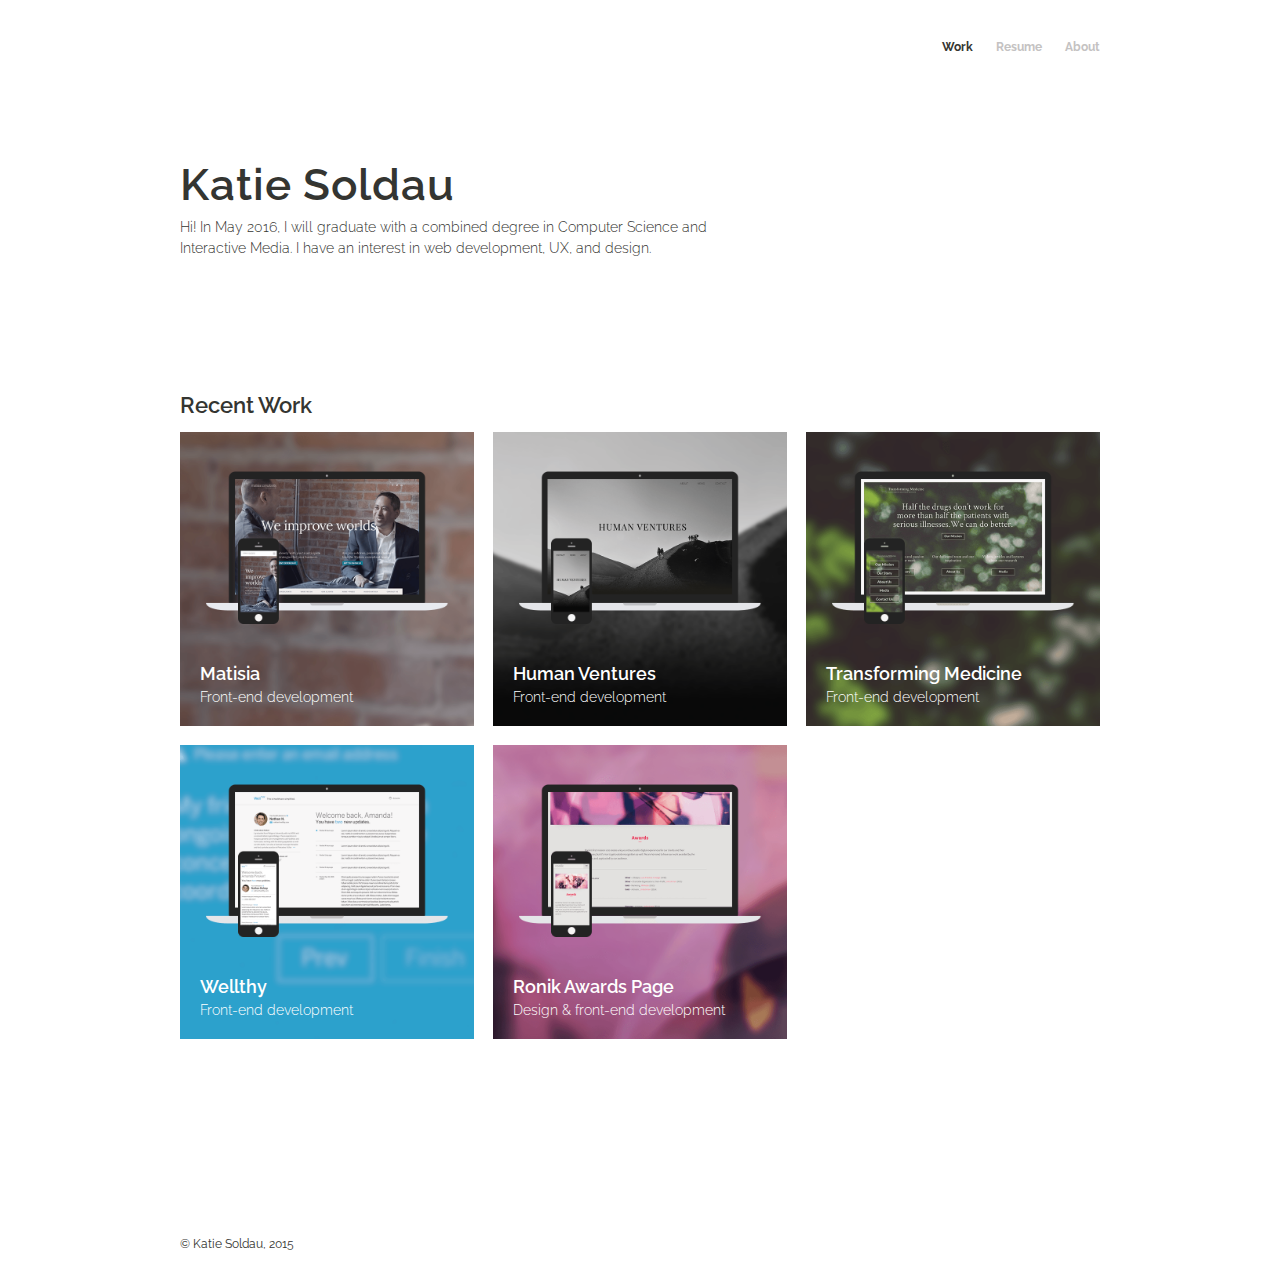
==== index.html @ ed0b5127 "site files from building Portfolio" ====
<!doctype html>
<html>
  <head>
    <meta charset="utf-8">

    <!-- Always force latest IE rendering engine or request Chrome Frame -->
    <meta content="IE=edge,chrome=1" http-equiv="X-UA-Compatible">

    <title>Katie Soldau</title>
    <meta name="description" content="Katie Soldau's portfolio site.">
    <meta name="keywords" content="katie, soldau, web, development, front-end, design, interactive media">

    <meta name="viewport" content="width=device-width, initial-scale=1, maximum-scale=1, user-scalable=no">


    <link rel="stylesheet" href="https://maxcdn.bootstrapcdn.com/font-awesome/4.5.0/css/font-awesome.min.css">
    <link href='https://fonts.googleapis.com/css?family=Lato:400,100,300,700,900,100italic,300italic,400italic,700italic,900italic' rel='stylesheet' type='text/css'>

    <link href='https://fonts.googleapis.com/css?family=Oswald:700' rel='stylesheet' type='text/css'>
    <link href='https://fonts.googleapis.com/css?family=Raleway:400,800,700,900,600,500,300,200,100' rel='stylesheet' type='text/css'>
    <link href="/stylesheets/normalize.css" rel="stylesheet" /><link href="/stylesheets/all.css" rel="stylesheet" />

    <script src="/javascripts/all.js"></script>

    <!-- <link rel='shortcut icon' href='/favicon.ico?v=3' type='image/x-icon'/ > -->

    <link rel="apple-touch-icon" sizes="57x57" href="/apple-icon-57x57.png">
    <link rel="apple-touch-icon" sizes="60x60" href="/apple-icon-60x60.png">
    <link rel="apple-touch-icon" sizes="72x72" href="/apple-icon-72x72.png">
    <link rel="apple-touch-icon" sizes="76x76" href="/apple-icon-76x76.png">
    <link rel="apple-touch-icon" sizes="114x114" href="/apple-icon-114x114.png">
    <link rel="apple-touch-icon" sizes="120x120" href="/apple-icon-120x120.png">
    <link rel="apple-touch-icon" sizes="144x144" href="/apple-icon-144x144.png">
    <link rel="apple-touch-icon" sizes="152x152" href="/apple-icon-152x152.png">
    <link rel="apple-touch-icon" sizes="180x180" href="/apple-icon-180x180.png">
    <link rel="icon" type="image/png" sizes="192x192"  href="/android-icon-192x192.png">
    <link rel="icon" type="image/png" sizes="32x32" href="/favicon-32x32.png">
    <link rel="icon" type="image/png" sizes="96x96" href="/favicon-96x96.png">
    <link rel="icon" type="image/png" sizes="16x16" href="/favicon-16x16.png">
    <link rel="manifest" href="/manifest.json">
    <meta name="msapplication-TileColor" content="#ffffff">
    <meta name="msapplication-TileImage" content="/ms-icon-144x144.png">
    <meta name="theme-color" content="#ffffff">

  </head>

  <body class="index">
    <div class="page">
      <nav class="nav">
        <ul class="nav__list">
          <li class="nav__item">
            <a class="nav__link active" href="/">Work</a>
          </li>
          <li class="nav__item">
            <a target="_blank" class="nav__link" href="/ksoldau_resume.pdf">Resume</a>
          </li>
          <li class="nav__item">
          <a class="nav__link" href="/about.html">About</a>
          </li>
        </ul>
      </nav>

      <div class="hero">
  <h1 class="hero__name">Katie Soldau</h1>
  <p class="hero__desc">Hi! In May 2016, I will graduate with a combined degree in Computer Science and Interactive Media. I have an interest in web development, UX, and design.</p>
</div>
<div class="projects">
<h2 class="projects__header">Recent Work</h2>
<ul class="projects__list">

  <li class="projects__item">
    <a class="project" href="/work/matisia.html">
    <div class="project__img-wrapper">
      <img class="project__img"  src="/images/tiles/matisia-tile.png">
      <div class="project__overlay"></div>
    </div>
    <div class="project__info">
      <h3 class="project__name">Matisia</h3>
      <p class="project__blurb">Front-end development</p>
    </div>
  </a>
</li>



  <li class="projects__item">
    <a class="project" href="/work/human-ventures.html">
    <div class="project__img-wrapper">
      <img class="project__img"  src="/images/tiles/hv-tile.png">
      <div class="project__overlay"></div>
    </div>
    <div class="project__info">
      <h3 class="project__name">Human Ventures</h3>
      <p class="project__blurb">Front-end development</p>
    </div>
  </a>
</li>



  <li class="projects__item">
    <a class="project" href="/work/transforming-medicine.html">
    <div class="project__img-wrapper">
      <img class="project__img"  src="/images/tiles/tm-tile.png">
      <div class="project__overlay"></div>
    </div>
    <div class="project__info">
      <h3 class="project__name">Transforming Medicine</h3>
      <p class="project__blurb">Front-end development</p>
    </div>
  </a>
</li>



  <li class="projects__item">
    <a class="project" href="/work/wellthy.html">
    <div class="project__img-wrapper">
      <img class="project__img"  src="/images/tiles/wellthy-tile.png">
      <div class="project__overlay"></div>
    </div>
    <div class="project__info">
      <h3 class="project__name">Wellthy</h3>
      <p class="project__blurb">Front-end development</p>
    </div>
  </a>
</li>



  <li class="projects__item">
    <a class="project" href="/work/ronik-awards.html">
    <div class="project__img-wrapper">
      <img class="project__img"  src="/images/tiles/ra-tile.png">
      <div class="project__overlay"></div>
    </div>
    <div class="project__info">
      <h3 class="project__name">Ronik Awards Page</h3>
      <p class="project__blurb">Design & front-end development</p>
    </div>
  </a>
</li>



  </ul>
  <div class="clear"></div>
</div>


      <div class="clear"></div>
      <footer class="footer">&#169 Katie Soldau, 2015</footer>

    </div>

  <script>
    (function(i,s,o,g,r,a,m){i['GoogleAnalyticsObject']=r;i[r]=i[r]||function(){
    (i[r].q=i[r].q||[]).push(arguments)},i[r].l=1*new Date();a=s.createElement(o),
    m=s.getElementsByTagName(o)[0];a.async=1;a.src=g;m.parentNode.insertBefore(a,m)
    })(window,document,'script','//www.google-analytics.com/analytics.js','ga');

    ga('create', 'UA-40045422-1', 'auto');
    ga('send', 'pageview');

  </script>

  </body>
</html>
---- stylesheets/all.css ----
/*! normalize.css v2.0.1 | MIT License | git.io/normalize */
/* ==========================================================================
   HTML5 display definitions
   ========================================================================== */
/*
 * Corrects `block` display not defined in IE 8/9.
 */
/* line 12, /Users/katiesoldau/Code/Portfolio/source/stylesheets/global/_normalize.css */
article,
aside,
details,
figcaption,
figure,
footer,
header,
hgroup,
nav,
section,
summary {
  display: block; }

/*
 * Corrects `inline-block` display not defined in IE 8/9.
 */
/* line 30, /Users/katiesoldau/Code/Portfolio/source/stylesheets/global/_normalize.css */
audio,
canvas,
video {
  display: inline-block; }

/*
 * Prevents modern browsers from displaying `audio` without controls.
 * Remove excess height in iOS 5 devices.
 */
/* line 41, /Users/katiesoldau/Code/Portfolio/source/stylesheets/global/_normalize.css */
audio:not([controls]) {
  display: none;
  height: 0; }

/*
 * Addresses styling for `hidden` attribute not present in IE 8/9.
 */
/* line 50, /Users/katiesoldau/Code/Portfolio/source/stylesheets/global/_normalize.css */
[hidden] {
  display: none; }

/* ==========================================================================
   Base
   ========================================================================== */
/*
 * 1. Sets default font family to sans-serif.
 * 2. Prevents iOS text size adjust after orientation change, without disabling
 *    user zoom.
 */
/* line 64, /Users/katiesoldau/Code/Portfolio/source/stylesheets/global/_normalize.css */
html {
  font-family: sans-serif;
  /* 1 */
  -webkit-text-size-adjust: 100%;
  /* 2 */
  -ms-text-size-adjust: 100%;
  /* 2 */ }

/*
 * Removes default margin.
 */
/* line 74, /Users/katiesoldau/Code/Portfolio/source/stylesheets/global/_normalize.css */
body {
  margin: 0; }

/* ==========================================================================
   Links
   ========================================================================== */
/*
 * Addresses `outline` inconsistency between Chrome and other browsers.
 */
/* line 86, /Users/katiesoldau/Code/Portfolio/source/stylesheets/global/_normalize.css */
a:focus {
  outline: thin dotted; }

/*
 * Improves readability when focused and also mouse hovered in all browsers.
 */
/* line 94, /Users/katiesoldau/Code/Portfolio/source/stylesheets/global/_normalize.css */
a:active,
a:hover {
  outline: 0; }

/* ==========================================================================
   Typography
   ========================================================================== */
/*
 * Addresses `h1` font sizes within `section` and `article` in Firefox 4+,
 * Safari 5, and Chrome.
 */
/* line 108, /Users/katiesoldau/Code/Portfolio/source/stylesheets/global/_normalize.css */
h1 {
  font-size: 2em; }

/*
 * Addresses styling not present in IE 8/9, Safari 5, and Chrome.
 */
/* line 116, /Users/katiesoldau/Code/Portfolio/source/stylesheets/global/_normalize.css */
abbr[title] {
  border-bottom: 1px dotted; }

/*
 * Addresses style set to `bolder` in Firefox 4+, Safari 5, and Chrome.
 */
/* line 124, /Users/katiesoldau/Code/Portfolio/source/stylesheets/global/_normalize.css */
b,
strong {
  font-weight: bold; }

/*
 * Addresses styling not present in Safari 5 and Chrome.
 */
/* line 133, /Users/katiesoldau/Code/Portfolio/source/stylesheets/global/_normalize.css */
dfn {
  font-style: italic; }

/*
 * Addresses styling not present in IE 8/9.
 */
/* line 141, /Users/katiesoldau/Code/Portfolio/source/stylesheets/global/_normalize.css */
mark {
  background: #ff0;
  color: #000; }

/*
 * Corrects font family set oddly in Safari 5 and Chrome.
 */
/* line 151, /Users/katiesoldau/Code/Portfolio/source/stylesheets/global/_normalize.css */
code,
kbd,
pre,
samp {
  font-family: monospace, serif;
  font-size: 1em; }

/*
 * Improves readability of pre-formatted text in all browsers.
 */
/* line 163, /Users/katiesoldau/Code/Portfolio/source/stylesheets/global/_normalize.css */
pre {
  white-space: pre;
  white-space: pre-wrap;
  word-wrap: break-word; }

/*
 * Sets consistent quote types.
 */
/* line 173, /Users/katiesoldau/Code/Portfolio/source/stylesheets/global/_normalize.css */
q {
  quotes: "\201C" "\201D" "\2018" "\2019"; }

/*
 * Addresses inconsistent and variable font size in all browsers.
 */
/* line 181, /Users/katiesoldau/Code/Portfolio/source/stylesheets/global/_normalize.css */
small {
  font-size: 80%; }

/*
 * Prevents `sub` and `sup` affecting `line-height` in all browsers.
 */
/* line 189, /Users/katiesoldau/Code/Portfolio/source/stylesheets/global/_normalize.css */
sub,
sup {
  font-size: 75%;
  line-height: 0;
  position: relative;
  vertical-align: baseline; }

/* line 197, /Users/katiesoldau/Code/Portfolio/source/stylesheets/global/_normalize.css */
sup {
  top: -0.5em; }

/* line 201, /Users/katiesoldau/Code/Portfolio/source/stylesheets/global/_normalize.css */
sub {
  bottom: -0.25em; }

/* ==========================================================================
   Embedded content
   ========================================================================== */
/*
 * Removes border when inside `a` element in IE 8/9.
 */
/* line 213, /Users/katiesoldau/Code/Portfolio/source/stylesheets/global/_normalize.css */
img {
  border: 0; }

/*
 * Corrects overflow displayed oddly in IE 9.
 */
/* line 221, /Users/katiesoldau/Code/Portfolio/source/stylesheets/global/_normalize.css */
svg:not(:root) {
  overflow: hidden; }

/* ==========================================================================
   Figures
   ========================================================================== */
/*
 * Addresses margin not present in IE 8/9 and Safari 5.
 */
/* line 233, /Users/katiesoldau/Code/Portfolio/source/stylesheets/global/_normalize.css */
figure {
  margin: 0; }

/* ==========================================================================
   Forms
   ========================================================================== */
/*
 * Define consistent border, margin, and padding.
 */
/* line 245, /Users/katiesoldau/Code/Portfolio/source/stylesheets/global/_normalize.css */
fieldset {
  border: 1px solid #c0c0c0;
  margin: 0 2px;
  padding: 0.35em 0.625em 0.75em; }

/*
 * 1. Corrects color not being inherited in IE 8/9.
 * 2. Remove padding so people aren't caught out if they zero out fieldsets.
 */
/* line 256, /Users/katiesoldau/Code/Portfolio/source/stylesheets/global/_normalize.css */
legend {
  border: 0;
  /* 1 */
  padding: 0;
  /* 2 */ }

/*
 * 1. Corrects font family not being inherited in all browsers.
 * 2. Corrects font size not being inherited in all browsers.
 * 3. Addresses margins set differently in Firefox 4+, Safari 5, and Chrome
 */
/* line 267, /Users/katiesoldau/Code/Portfolio/source/stylesheets/global/_normalize.css */
button,
input,
select,
textarea {
  font-family: inherit;
  /* 1 */
  font-size: 100%;
  /* 2 */
  margin: 0;
  /* 3 */ }

/*
 * Addresses Firefox 4+ setting `line-height` on `input` using `!important` in
 * the UA stylesheet.
 */
/* line 281, /Users/katiesoldau/Code/Portfolio/source/stylesheets/global/_normalize.css */
button,
input {
  line-height: normal; }

/*
 * 1. Avoid the WebKit bug in Android 4.0.* where (2) destroys native `audio`
 *    and `video` controls.
 * 2. Corrects inability to style clickable `input` types in iOS.
 * 3. Improves usability and consistency of cursor style between image-type
 *    `input` and others.
 */
/* line 294, /Users/katiesoldau/Code/Portfolio/source/stylesheets/global/_normalize.css */
button,
html input[type="button"],
input[type="reset"],
input[type="submit"] {
  -webkit-appearance: button;
  /* 2 */
  cursor: pointer;
  /* 3 */ }

/*
 * Re-set default cursor for disabled elements.
 */
/* line 306, /Users/katiesoldau/Code/Portfolio/source/stylesheets/global/_normalize.css */
button[disabled],
input[disabled] {
  cursor: default; }

/*
 * 1. Addresses box sizing set to `content-box` in IE 8/9.
 * 2. Removes excess padding in IE 8/9.
 */
/* line 316, /Users/katiesoldau/Code/Portfolio/source/stylesheets/global/_normalize.css */
input[type="checkbox"],
input[type="radio"] {
  box-sizing: border-box;
  /* 1 */
  padding: 0;
  /* 2 */ }

/*
 * 1. Addresses `appearance` set to `searchfield` in Safari 5 and Chrome.
 * 2. Addresses `box-sizing` set to `border-box` in Safari 5 and Chrome
 *    (include `-moz` to future-proof).
 */
/* line 328, /Users/katiesoldau/Code/Portfolio/source/stylesheets/global/_normalize.css */
input[type="search"] {
  -webkit-appearance: textfield;
  /* 1 */
  -moz-box-sizing: content-box;
  -webkit-box-sizing: content-box;
  /* 2 */
  box-sizing: content-box; }

/*
 * Removes inner padding and search cancel button in Safari 5 and Chrome
 * on OS X.
 */
/* line 340, /Users/katiesoldau/Code/Portfolio/source/stylesheets/global/_normalize.css */
input[type="search"]::-webkit-search-cancel-button,
input[type="search"]::-webkit-search-decoration {
  -webkit-appearance: none; }

/*
 * Removes inner padding and border in Firefox 4+.
 */
/* line 349, /Users/katiesoldau/Code/Portfolio/source/stylesheets/global/_normalize.css */
button::-moz-focus-inner,
input::-moz-focus-inner {
  border: 0;
  padding: 0; }

/*
 * 1. Removes default vertical scrollbar in IE 8/9.
 * 2. Improves readability and alignment in all browsers.
 */
/* line 360, /Users/katiesoldau/Code/Portfolio/source/stylesheets/global/_normalize.css */
textarea {
  overflow: auto;
  /* 1 */
  vertical-align: top;
  /* 2 */ }

/* ==========================================================================
   Tables
   ========================================================================== */
/*
 * Remove most spacing between table cells.
 */
/* line 373, /Users/katiesoldau/Code/Portfolio/source/stylesheets/global/_normalize.css */
table {
  border-collapse: collapse;
  border-spacing: 0; }

/* http://meyerweb.com/eric/tools/css/reset/
   v2.0 | 20110126
   License: none (public domain)
*/
/* line 7, /Users/katiesoldau/Code/Portfolio/source/stylesheets/global/_reset.css */
html, body, div, span, applet, object, iframe,
h1, h2, h3, h4, h5, h6, p, blockquote, pre,
a, abbr, acronym, address, big, cite, code,
del, dfn, em, img, ins, kbd, q, s, samp,
small, strike, strong, sub, sup, tt, var,
b, u, i, center,
dl, dt, dd, ol, ul, li,
fieldset, form, label, legend,
table, caption, tbody, tfoot, thead, tr, th, td,
article, aside, canvas, details, embed,
figure, figcaption, footer, header, hgroup,
menu, nav, output, ruby, section, summary,
time, mark, audio, video {
  margin: 0;
  padding: 0;
  border: 0;
  font-size: 100%;
  font: inherit;
  vertical-align: baseline; }

/* HTML5 display-role reset for older browsers */
/* line 28, /Users/katiesoldau/Code/Portfolio/source/stylesheets/global/_reset.css */
article, aside, details, figcaption, figure,
footer, header, hgroup, menu, nav, section {
  display: block; }

/* line 32, /Users/katiesoldau/Code/Portfolio/source/stylesheets/global/_reset.css */
body {
  line-height: 1; }

/* line 35, /Users/katiesoldau/Code/Portfolio/source/stylesheets/global/_reset.css */
ol, ul {
  list-style: none; }

/* line 38, /Users/katiesoldau/Code/Portfolio/source/stylesheets/global/_reset.css */
blockquote, q {
  quotes: none; }

/* line 41, /Users/katiesoldau/Code/Portfolio/source/stylesheets/global/_reset.css */
blockquote:before, blockquote:after,
q:before, q:after {
  content: '';
  content: none; }

/* line 46, /Users/katiesoldau/Code/Portfolio/source/stylesheets/global/_reset.css */
table {
  border-collapse: collapse;
  border-spacing: 0; }

/* line 1, /Users/katiesoldau/Code/Portfolio/source/stylesheets/global/_global.scss */
* {
  margin: 0;
  box-sizing: border-box; }

/* line 5, /Users/katiesoldau/Code/Portfolio/source/stylesheets/global/_global.scss */
html, body {
  height: 100%;
  font-weight: 400; }

/* set up classes for jeet grid */
/* line 11, /Users/katiesoldau/Code/Portfolio/source/stylesheets/global/_global.scss */
.col-1 {
  float: left;
  clear: none;
  width: 6.5%;
  margin-left: 0;
  margin-right: 2%; }
  /* line 51, /Users/katiesoldau/Code/Portfolio/source/stylesheets/jeet/_grid.scss */
  .col-1:last-child {
    margin-right: 0; }

/* line 14, /Users/katiesoldau/Code/Portfolio/source/stylesheets/global/_global.scss */
.col-2 {
  float: left;
  clear: none;
  width: 15.0%;
  margin-left: 0;
  margin-right: 2%; }
  /* line 51, /Users/katiesoldau/Code/Portfolio/source/stylesheets/jeet/_grid.scss */
  .col-2:last-child {
    margin-right: 0; }

/* line 17, /Users/katiesoldau/Code/Portfolio/source/stylesheets/global/_global.scss */
.col-3 {
  float: left;
  clear: none;
  width: 23.5%;
  margin-left: 0;
  margin-right: 2%; }
  /* line 51, /Users/katiesoldau/Code/Portfolio/source/stylesheets/jeet/_grid.scss */
  .col-3:last-child {
    margin-right: 0; }

/* line 20, /Users/katiesoldau/Code/Portfolio/source/stylesheets/global/_global.scss */
.col-4 {
  float: left;
  clear: none;
  width: 32.0%;
  margin-left: 0;
  margin-right: 2%; }
  /* line 51, /Users/katiesoldau/Code/Portfolio/source/stylesheets/jeet/_grid.scss */
  .col-4:last-child {
    margin-right: 0; }

/* line 23, /Users/katiesoldau/Code/Portfolio/source/stylesheets/global/_global.scss */
.col-5 {
  float: left;
  clear: none;
  width: 40.5%;
  margin-left: 0;
  margin-right: 2%; }
  /* line 51, /Users/katiesoldau/Code/Portfolio/source/stylesheets/jeet/_grid.scss */
  .col-5:last-child {
    margin-right: 0; }

/* line 26, /Users/katiesoldau/Code/Portfolio/source/stylesheets/global/_global.scss */
.col-6 {
  float: left;
  clear: none;
  width: 49%;
  margin-left: 0;
  margin-right: 2%; }
  /* line 51, /Users/katiesoldau/Code/Portfolio/source/stylesheets/jeet/_grid.scss */
  .col-6:last-child {
    margin-right: 0; }

/* line 29, /Users/katiesoldau/Code/Portfolio/source/stylesheets/global/_global.scss */
.col-7 {
  float: left;
  clear: none;
  width: 57.5%;
  margin-left: 0;
  margin-right: 2%; }
  /* line 51, /Users/katiesoldau/Code/Portfolio/source/stylesheets/jeet/_grid.scss */
  .col-7:last-child {
    margin-right: 0; }

/* line 32, /Users/katiesoldau/Code/Portfolio/source/stylesheets/global/_global.scss */
.col-8 {
  float: left;
  clear: none;
  width: 66.0%;
  margin-left: 0;
  margin-right: 2%; }
  /* line 51, /Users/katiesoldau/Code/Portfolio/source/stylesheets/jeet/_grid.scss */
  .col-8:last-child {
    margin-right: 0; }

/* line 35, /Users/katiesoldau/Code/Portfolio/source/stylesheets/global/_global.scss */
.col-9 {
  float: left;
  clear: none;
  width: 74.5%;
  margin-left: 0;
  margin-right: 2%; }
  /* line 51, /Users/katiesoldau/Code/Portfolio/source/stylesheets/jeet/_grid.scss */
  .col-9:last-child {
    margin-right: 0; }

/* line 38, /Users/katiesoldau/Code/Portfolio/source/stylesheets/global/_global.scss */
.col-10 {
  float: left;
  clear: none;
  width: 83%;
  margin-left: 0;
  margin-right: 2%; }
  /* line 51, /Users/katiesoldau/Code/Portfolio/source/stylesheets/jeet/_grid.scss */
  .col-10:last-child {
    margin-right: 0; }

/* line 41, /Users/katiesoldau/Code/Portfolio/source/stylesheets/global/_global.scss */
.col-11 {
  float: left;
  clear: none;
  width: 91.5%;
  margin-left: 0;
  margin-right: 2%; }
  /* line 51, /Users/katiesoldau/Code/Portfolio/source/stylesheets/jeet/_grid.scss */
  .col-11:last-child {
    margin-right: 0; }

/* line 44, /Users/katiesoldau/Code/Portfolio/source/stylesheets/global/_global.scss */
.col-12 {
  float: left;
  clear: none;
  width: 100%;
  margin-left: 0;
  margin-right: 2%;
  margin-right: 0; }
  /* line 51, /Users/katiesoldau/Code/Portfolio/source/stylesheets/jeet/_grid.scss */
  .col-12:last-child {
    margin-right: 0; }

/* line 48, /Users/katiesoldau/Code/Portfolio/source/stylesheets/global/_global.scss */
.edge {
  margin-right: 0; }

/* line 53, /Users/katiesoldau/Code/Portfolio/source/stylesheets/global/_global.scss */
.page {
  position: relative;
  min-height: 100%;
  margin-bottom: -60px;
  margin-left: auto;
  margin-right: auto;
  width: 100%;
  max-width: 1000px; }
  /* line 62, /Users/katiesoldau/Code/Portfolio/source/stylesheets/global/_global.scss */
  .page:after {
    content: "";
    display: block; }
  @media (min-width: 1200px) {
    /* line 53, /Users/katiesoldau/Code/Portfolio/source/stylesheets/global/_global.scss */
    .page {
      padding: 30px 40px 60px 40px; } }
  @media (min-width: 801px) and (max-width: 1199px) {
    /* line 53, /Users/katiesoldau/Code/Portfolio/source/stylesheets/global/_global.scss */
    .page {
      padding: 30px 5% 60px 5%; } }
  @media (max-width: 800px) {
    /* line 53, /Users/katiesoldau/Code/Portfolio/source/stylesheets/global/_global.scss */
    .page {
      padding: 20px 5% 60px 5%; } }

/* line 76, /Users/katiesoldau/Code/Portfolio/source/stylesheets/global/_global.scss */
.clear {
  clear: both; }

/* line 80, /Users/katiesoldau/Code/Portfolio/source/stylesheets/global/_global.scss */
.nav {
  font-size: 12px;
  margin-bottom: 10px;
  margin-top: 10px;
  overflow: hidden; }

/* line 86, /Users/katiesoldau/Code/Portfolio/source/stylesheets/global/_global.scss */
.nav__name {
  letter-spacing: 0.6px;
  font-size: 20px;
  text-decoration: none; }
  /* line 90, /Users/katiesoldau/Code/Portfolio/source/stylesheets/global/_global.scss */
  .nav__name:hover {
    color: #343531; }
  @media (max-width: 412px) {
    /* line 86, /Users/katiesoldau/Code/Portfolio/source/stylesheets/global/_global.scss */
    .nav__name {
      text-align: center;
      display: block;
      margin-bottom: 12px; } }
  @media (min-width: 413px) {
    /* line 86, /Users/katiesoldau/Code/Portfolio/source/stylesheets/global/_global.scss */
    .nav__name {
      float: left; } }

/* line 102, /Users/katiesoldau/Code/Portfolio/source/stylesheets/global/_global.scss */
.nav__list {
  list-style: none;
  margin-top: 1px;
  text-align: right; }
  @media (max-width: 412px) {
    /* line 102, /Users/katiesoldau/Code/Portfolio/source/stylesheets/global/_global.scss */
    .nav__list {
      text-align: center; } }

/* line 110, /Users/katiesoldau/Code/Portfolio/source/stylesheets/global/_global.scss */
.nav__item {
  display: inline-block;
  margin-left: 20px; }

/* line 114, /Users/katiesoldau/Code/Portfolio/source/stylesheets/global/_global.scss */
.nav__link {
  text-decoration: none;
  font-weight: 700;
  color: #C4C2C2;
  transition: color 0.15s ease-in-out; }
  /* line 120, /Users/katiesoldau/Code/Portfolio/source/stylesheets/global/_global.scss */
  .nav__link.active {
    color: #343531; }
    /* line 122, /Users/katiesoldau/Code/Portfolio/source/stylesheets/global/_global.scss */
    .nav__link.active:hover {
      color: #343531; }
  /* line 126, /Users/katiesoldau/Code/Portfolio/source/stylesheets/global/_global.scss */
  .nav__link:hover {
    color: #fcb41d; }

/* line 130, /Users/katiesoldau/Code/Portfolio/source/stylesheets/global/_global.scss */
.footer, .page:after {
  height: 60px; }

/* line 133, /Users/katiesoldau/Code/Portfolio/source/stylesheets/global/_global.scss */
.footer {
  position: absolute;
  bottom: 0;
  height: 60px;
  width: 100%;
  max-width: 1000px;
  margin: 0 auto;
  font-size: 12px;
  padding-top: 20px; }

/* line 1, /Users/katiesoldau/Code/Portfolio/source/stylesheets/global/_typography.scss */
body {
  font-family: "Raleway", Helvetica, sans-serif;
  color: #343531; }

/* line 6, /Users/katiesoldau/Code/Portfolio/source/stylesheets/global/_typography.scss */
p {
  font-size: 14px;
  line-height: 1.5;
  font-weight: 300; }

/* line 12, /Users/katiesoldau/Code/Portfolio/source/stylesheets/global/_typography.scss */
a {
  text-decoration: none;
  color: #343531;
  font-weight: 500; }
  /* line 17, /Users/katiesoldau/Code/Portfolio/source/stylesheets/global/_typography.scss */
  a:hover {
    transition: color 0.15s ease-in-out;
    color: #FFAD00; }

/* line 23, /Users/katiesoldau/Code/Portfolio/source/stylesheets/global/_typography.scss */
h1 {
  letter-spacing: 0.9px;
  font-size: 44px;
  font-weight: 600; }
  @media (max-width: 800px) {
    /* line 23, /Users/katiesoldau/Code/Portfolio/source/stylesheets/global/_typography.scss */
    h1 {
      font-size: 30px;
      letter-spacing: 0.7px; } }

/* line 33, /Users/katiesoldau/Code/Portfolio/source/stylesheets/global/_typography.scss */
h2 {
  font-size: 22px;
  font-weight: 600; }
  @media (max-width: 800px) {
    /* line 33, /Users/katiesoldau/Code/Portfolio/source/stylesheets/global/_typography.scss */
    h2 {
      font-size: 20px;
      letter-spacing: 0.4px; } }

/* line 42, /Users/katiesoldau/Code/Portfolio/source/stylesheets/global/_typography.scss */
h3 {
  font-weight: 600; }
  @media (max-width: 800px) {
    /* line 42, /Users/katiesoldau/Code/Portfolio/source/stylesheets/global/_typography.scss */
    h3 {
      font-size: 18px; } }
  @media (min-width: 801px) and (max-width: 939px) {
    /* line 42, /Users/katiesoldau/Code/Portfolio/source/stylesheets/global/_typography.scss */
    h3 {
      font-size: 20px; } }
  @media (min-width: 940px) {
    /* line 42, /Users/katiesoldau/Code/Portfolio/source/stylesheets/global/_typography.scss */
    h3 {
      font-size: 18px; } }

/* line 1, /Users/katiesoldau/Code/Portfolio/source/stylesheets/pages/_home.scss */
.hero {
  margin-top: 100px; }
  @media (max-width: 800px) {
    /* line 1, /Users/katiesoldau/Code/Portfolio/source/stylesheets/pages/_home.scss */
    .hero {
      float: left;
      clear: none;
      width: 100%;
      margin-left: 0;
      margin-right: 2%;
      max-width: 430px;
      margin-top: 70px; }
      /* line 51, /Users/katiesoldau/Code/Portfolio/source/stylesheets/jeet/_grid.scss */
      .hero:last-child {
        margin-right: 0; } }
  @media (min-width: 801px) and (max-width: 1199px) {
    /* line 1, /Users/katiesoldau/Code/Portfolio/source/stylesheets/pages/_home.scss */
    .hero {
      float: left;
      clear: none;
      width: 49%;
      margin-left: 0;
      margin-right: 2%; }
      /* line 51, /Users/katiesoldau/Code/Portfolio/source/stylesheets/jeet/_grid.scss */
      .hero:last-child {
        margin-right: 0; } }
  @media (min-width: 1200px) {
    /* line 1, /Users/katiesoldau/Code/Portfolio/source/stylesheets/pages/_home.scss */
    .hero {
      float: left;
      clear: none;
      width: 57.5%;
      margin-left: 0;
      margin-right: 2%; }
      /* line 51, /Users/katiesoldau/Code/Portfolio/source/stylesheets/jeet/_grid.scss */
      .hero:last-child {
        margin-right: 0; } }

/* line 15, /Users/katiesoldau/Code/Portfolio/source/stylesheets/pages/_home.scss */
.hero__name {
  margin-bottom: 10px; }

/* line 18, /Users/katiesoldau/Code/Portfolio/source/stylesheets/pages/_home.scss */
.projects {
  float: left;
  clear: none;
  width: 100%;
  margin-left: 0;
  margin-right: 0; }
  /* line 51, /Users/katiesoldau/Code/Portfolio/source/stylesheets/jeet/_grid.scss */
  .projects:last-child {
    margin-right: 0; }
  @media (max-width: 800px) {
    /* line 18, /Users/katiesoldau/Code/Portfolio/source/stylesheets/pages/_home.scss */
    .projects {
      margin-top: 100px;
      margin-bottom: 70px; } }
  @media (min-width: 801px) {
    /* line 18, /Users/katiesoldau/Code/Portfolio/source/stylesheets/pages/_home.scss */
    .projects {
      margin-top: 135px;
      margin-bottom: 100px; } }

/* line 30, /Users/katiesoldau/Code/Portfolio/source/stylesheets/pages/_home.scss */
.projects__header {
  float: left;
  clear: none;
  width: 100%;
  margin-left: 0;
  margin-right: 2%;
  padding-bottom: 16px; }
  /* line 51, /Users/katiesoldau/Code/Portfolio/source/stylesheets/jeet/_grid.scss */
  .projects__header:last-child {
    margin-right: 0; }

/* line 34, /Users/katiesoldau/Code/Portfolio/source/stylesheets/pages/_home.scss */
.projects__item {
  margin-bottom: 2%; }
  @media (max-width: 800px) {
    /* line 34, /Users/katiesoldau/Code/Portfolio/source/stylesheets/pages/_home.scss */
    .projects__item {
      float: left;
      clear: none;
      width: 100%;
      margin-left: 0;
      margin-right: 2%;
      margin-bottom: 5%;
      margin-right: 0%; }
      /* line 51, /Users/katiesoldau/Code/Portfolio/source/stylesheets/jeet/_grid.scss */
      .projects__item:last-child {
        margin-right: 0; } }
  @media (min-width: 801px) and (max-width: 939px) {
    /* line 34, /Users/katiesoldau/Code/Portfolio/source/stylesheets/pages/_home.scss */
    .projects__item {
      float: left;
      clear: none;
      width: 49%;
      margin-left: 0;
      margin-right: 2%; }
      /* line 51, /Users/katiesoldau/Code/Portfolio/source/stylesheets/jeet/_grid.scss */
      .projects__item:last-child {
        margin-right: 0; }
      /* line 44, /Users/katiesoldau/Code/Portfolio/source/stylesheets/pages/_home.scss */
      .projects__item:nth-child(2n) {
        margin-right: 0%; } }
  @media (min-width: 940px) {
    /* line 34, /Users/katiesoldau/Code/Portfolio/source/stylesheets/pages/_home.scss */
    .projects__item {
      float: left;
      clear: none;
      width: 32.0%;
      margin-left: 0;
      margin-right: 2%; }
      /* line 51, /Users/katiesoldau/Code/Portfolio/source/stylesheets/jeet/_grid.scss */
      .projects__item:last-child {
        margin-right: 0; }
      /* line 50, /Users/katiesoldau/Code/Portfolio/source/stylesheets/pages/_home.scss */
      .projects__item:nth-child(3n) {
        margin-right: 0%; } }

/* line 55, /Users/katiesoldau/Code/Portfolio/source/stylesheets/pages/_home.scss */
.project {
  float: left;
  position: relative;
  height: auto; }
  /* line 61, /Users/katiesoldau/Code/Portfolio/source/stylesheets/pages/_home.scss */
  .project:hover .project__overlay {
    background-color: rgba(0, 0, 0, 0.4); }
  /* line 64, /Users/katiesoldau/Code/Portfolio/source/stylesheets/pages/_home.scss */
  .project:hover .project__info {
    margin-bottom: 10px; }

/* line 69, /Users/katiesoldau/Code/Portfolio/source/stylesheets/pages/_home.scss */
.project__img-wrap {
  position: relative;
  background-color: #343531; }

/* line 73, /Users/katiesoldau/Code/Portfolio/source/stylesheets/pages/_home.scss */
.project__img {
  width: 100%;
  height: auto;
  display: block; }

/* line 78, /Users/katiesoldau/Code/Portfolio/source/stylesheets/pages/_home.scss */
.project__overlay {
  position: absolute;
  top: 0;
  bottom: 0;
  right: 0;
  left: 0;
  transition: background-color 0.15s ease-in-out;
  background-color: transparent; }

/* line 87, /Users/katiesoldau/Code/Portfolio/source/stylesheets/pages/_home.scss */
.project__info {
  position: absolute;
  background-size: contain;
  color: #ffffff;
  transition: all 0.15s ease-in-out; }
  @media (max-width: 800px) {
    /* line 87, /Users/katiesoldau/Code/Portfolio/source/stylesheets/pages/_home.scss */
    .project__info {
      margin-left: 20px;
      bottom: 20px; } }
  @media (min-width: 801px) and (max-width: 939px) {
    /* line 87, /Users/katiesoldau/Code/Portfolio/source/stylesheets/pages/_home.scss */
    .project__info {
      margin-left: 16px;
      bottom: 16px; } }
  @media (min-width: 940px) {
    /* line 87, /Users/katiesoldau/Code/Portfolio/source/stylesheets/pages/_home.scss */
    .project__info {
      margin-left: 20px;
      bottom: 20px; } }

/* line 106, /Users/katiesoldau/Code/Portfolio/source/stylesheets/pages/_home.scss */
.project__blurb {
  padding-top: 5px;
  line-height: 1.3; }
  @media (max-width: 800px) {
    /* line 106, /Users/katiesoldau/Code/Portfolio/source/stylesheets/pages/_home.scss */
    .project__blurb {
      font-size: 14px; } }
  @media (min-width: 801px) and (max-width: 939px) {
    /* line 106, /Users/katiesoldau/Code/Portfolio/source/stylesheets/pages/_home.scss */
    .project__blurb {
      font-size: 16px; } }
  @media (min-width: 940px) {
    /* line 106, /Users/katiesoldau/Code/Portfolio/source/stylesheets/pages/_home.scss */
    .project__blurb {
      font-size: 14px; } }

/* line 1, /Users/katiesoldau/Code/Portfolio/source/stylesheets/pages/_about.scss */
.headshot {
  background-size: contain;
  border-radius: 50%;
  background-image: url("/images/pineapple.jpg"); }
  @media (max-width: 800px) {
    /* line 1, /Users/katiesoldau/Code/Portfolio/source/stylesheets/pages/_about.scss */
    .headshot {
      width: 300px;
      height: 300px;
      margin: 80px auto 0 auto;
      margin-bottom: 30px; } }
  @media (min-width: 801px) and (max-width: 939px) {
    /* line 1, /Users/katiesoldau/Code/Portfolio/source/stylesheets/pages/_about.scss */
    .headshot {
      margin-top: 90px;
      float: left;
      width: 300px;
      height: 300px; } }
  @media (min-width: 940px) {
    /* line 1, /Users/katiesoldau/Code/Portfolio/source/stylesheets/pages/_about.scss */
    .headshot {
      margin-top: 90px;
      float: left;
      width: 340px;
      height: 340px; } }

/* line 26, /Users/katiesoldau/Code/Portfolio/source/stylesheets/pages/_about.scss */
.bio p {
  padding-bottom: 24px; }
@media (max-width: 800px) {
  /* line 24, /Users/katiesoldau/Code/Portfolio/source/stylesheets/pages/_about.scss */
  .bio {
    width: 100%; } }
@media (min-width: 801px) {
  /* line 24, /Users/katiesoldau/Code/Portfolio/source/stylesheets/pages/_about.scss */
  .bio {
    float: left;
    width: calc(100% - 410px);
    margin-left: 70px;
    margin-top: 108px; } }

/* line 40, /Users/katiesoldau/Code/Portfolio/source/stylesheets/pages/_about.scss */
.contact {
  margin-top: 20px; }
  /* line 42, /Users/katiesoldau/Code/Portfolio/source/stylesheets/pages/_about.scss */
  .contact > li {
    font-size: 14px;
    padding: 5px 0; }
  /* line 47, /Users/katiesoldau/Code/Portfolio/source/stylesheets/pages/_about.scss */
  .contact i {
    margin-right: 10px; }

@media (max-width: 800px) {
  /* line 1, /Users/katiesoldau/Code/Portfolio/source/stylesheets/pages/_work.scss */
  .proj-name {
    margin-top: 80px; } }
@media (min-width: 801px) {
  /* line 1, /Users/katiesoldau/Code/Portfolio/source/stylesheets/pages/_work.scss */
  .proj-name {
    margin-top: 140px; } }

/* line 9, /Users/katiesoldau/Code/Portfolio/source/stylesheets/pages/_work.scss */
.proj-details {
  margin-top: 12px;
  margin-bottom: 55px; }

/* line 13, /Users/katiesoldau/Code/Portfolio/source/stylesheets/pages/_work.scss */
.proj-detail {
  font-size: 14px;
  line-height: 1.6; }
  @media (min-width: 801px) {
    /* line 13, /Users/katiesoldau/Code/Portfolio/source/stylesheets/pages/_work.scss */
    .proj-detail {
      display: inline-block; }
      /* line 18, /Users/katiesoldau/Code/Portfolio/source/stylesheets/pages/_work.scss */
      .proj-detail:after {
        content: "|";
        display: inline-block;
        margin: 0 10px; }
      /* line 24, /Users/katiesoldau/Code/Portfolio/source/stylesheets/pages/_work.scss */
      .proj-detail:last-child:after {
        content: ""; } }

/* line 30, /Users/katiesoldau/Code/Portfolio/source/stylesheets/pages/_work.scss */
.proj-header {
  margin-top: 40px; }

/* line 33, /Users/katiesoldau/Code/Portfolio/source/stylesheets/pages/_work.scss */
.proj-content {
  margin-bottom: 160px; }
  /* line 35, /Users/katiesoldau/Code/Portfolio/source/stylesheets/pages/_work.scss */
  .proj-content .proj-image-wrap {
    padding: 20px 0 20px 0; }
  /* line 38, /Users/katiesoldau/Code/Portfolio/source/stylesheets/pages/_work.scss */
  .proj-content h3 {
    padding: 0 0 10px 0; }

/* line 42, /Users/katiesoldau/Code/Portfolio/source/stylesheets/pages/_work.scss */
.proj-content p {
  padding-bottom: 24px;
  max-width: 450px; }

@media (max-width: 800px) {
  /* line 46, /Users/katiesoldau/Code/Portfolio/source/stylesheets/pages/_work.scss */
  .proj-image-wrap {
    width: 100%; } }

/* line 51, /Users/katiesoldau/Code/Portfolio/source/stylesheets/pages/_work.scss */
.proj-image {
  display: inline-block;
  margin-bottom: 20px;
  width: 100%; }
  /* line 56, /Users/katiesoldau/Code/Portfolio/source/stylesheets/pages/_work.scss */
  .proj-image img {
    max-width: 100%;
    border-radius: 3px;
    box-shadow: 0px 0px 2px rgba(0, 0, 0, 0.3); }

/* line 62, /Users/katiesoldau/Code/Portfolio/source/stylesheets/pages/_work.scss */
.desktop img {
  width: 1600px; }

/* line 65, /Users/katiesoldau/Code/Portfolio/source/stylesheets/pages/_work.scss */
.mobile img {
  width: 320px; }

/* line 68, /Users/katiesoldau/Code/Portfolio/source/stylesheets/pages/_work.scss */
.tablet img {
  width: 700px; }

/* line 71, /Users/katiesoldau/Code/Portfolio/source/stylesheets/pages/_work.scss */
.summary {
  margin-top: 50px;
  width: 50%; }

/* line 75, /Users/katiesoldau/Code/Portfolio/source/stylesheets/pages/_work.scss */
.comment {
  display: block;
  font-size: 12px;
  margin-top: 8px;
  font-weight: 600; }
  /* line 81, /Users/katiesoldau/Code/Portfolio/source/stylesheets/pages/_work.scss */
  .comment:before {
    content: '';
    display: block;
    height: 1px;
    width: 10px;
    margin-top: 1px;
    margin-bottom: 4px;
    background-color: #343531; }

/* line 91, /Users/katiesoldau/Code/Portfolio/source/stylesheets/pages/_work.scss */
.next {
  margin-top: 40px; }
  /* line 94, /Users/katiesoldau/Code/Portfolio/source/stylesheets/pages/_work.scss */
  .next > * {
    display: inline-block; }
  @media (max-width: 800px) {
    /* line 91, /Users/katiesoldau/Code/Portfolio/source/stylesheets/pages/_work.scss */
    .next {
      margin-left: auto;
      margin-right: auto;
      width: 300px; } }
  @media (min-width: 801px) {
    /* line 91, /Users/katiesoldau/Code/Portfolio/source/stylesheets/pages/_work.scss */
    .next {
      display: inline-block;
      float: right;
      bottom: 60px; } }

/* line 108, /Users/katiesoldau/Code/Portfolio/source/stylesheets/pages/_work.scss */
.next__header {
  font-size: 13px;
  margin-bottom: 8px; }

/* line 112, /Users/katiesoldau/Code/Portfolio/source/stylesheets/pages/_work.scss */
.next__link {
  margin-top: 8px;
  font-size: 12px;
  width: 100%;
  display: inline-block; }

/* line 118, /Users/katiesoldau/Code/Portfolio/source/stylesheets/pages/_work.scss */
.next__next {
  min-height: 1px; }
  /* line 119, /Users/katiesoldau/Code/Portfolio/source/stylesheets/pages/_work.scss */
  .next__next > * {
    text-align: right; }
  @media (max-width: 800px) {
    /* line 118, /Users/katiesoldau/Code/Portfolio/source/stylesheets/pages/_work.scss */
    .next__next {
      float: left;
      padding-right: 10px; } }

@media (max-width: 800px) {
  /* line 129, /Users/katiesoldau/Code/Portfolio/source/stylesheets/pages/_work.scss */
  .next__next,
  .next__prev {
    width: 140px; } }

@media (max-width: 800px) {
  /* line 135, /Users/katiesoldau/Code/Portfolio/source/stylesheets/pages/_work.scss */
  .next__prev {
    padding-left: 10px; } }
@media (min-width: 801px) {
  /* line 135, /Users/katiesoldau/Code/Portfolio/source/stylesheets/pages/_work.scss */
  .next__prev {
    margin-left: 30px; } }
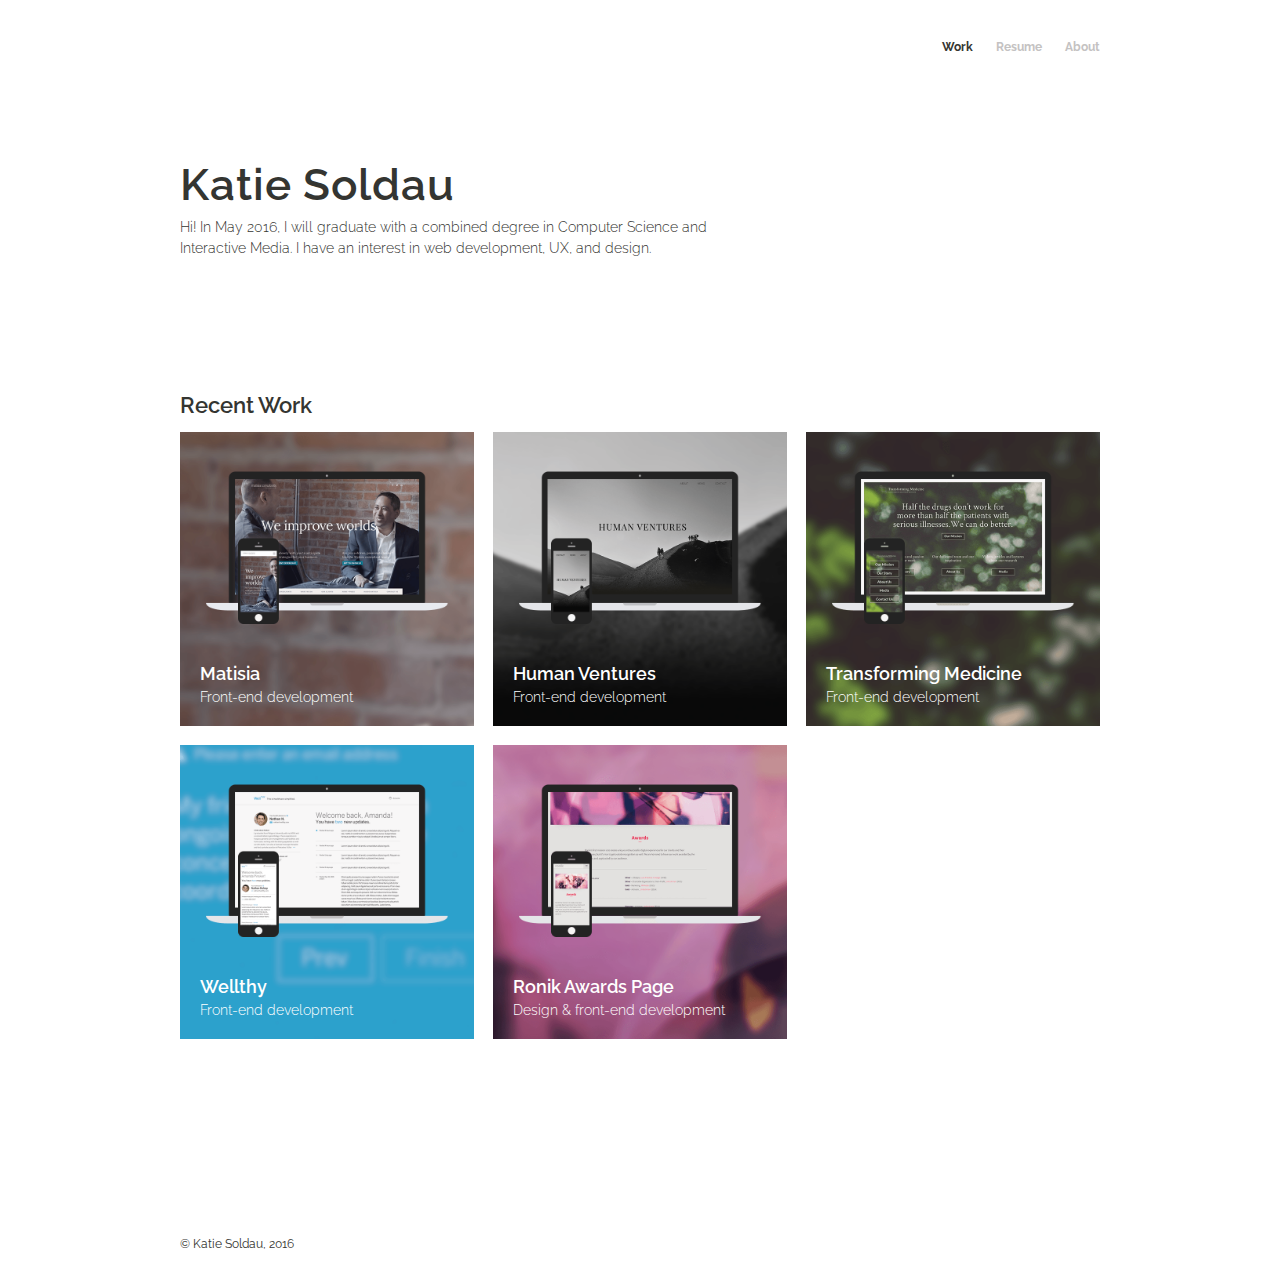
==== commit d2c36f56: "changes" ====
--- a/index.html
+++ b/index.html
@@ -22,7 +22,7 @@
 
     <script src="/javascripts/all.js"></script>
 
-    <!-- <link rel='shortcut icon' href='/favicon.ico?v=3' type='image/x-icon'/ > -->
+    <link rel='shortcut icon' href='/favicon.ico?v=4' type='image/x-icon'/ >
 
     <link rel="apple-touch-icon" sizes="57x57" href="/apple-icon-57x57.png">
     <link rel="apple-touch-icon" sizes="60x60" href="/apple-icon-60x60.png">
@@ -149,7 +149,7 @@
 
 
       <div class="clear"></div>
-      <footer class="footer">&#169 Katie Soldau, 2015</footer>
+      <footer class="footer">&#169 Katie Soldau, 2016</footer>
 
     </div>
 
--- a/stylesheets/all.css
+++ b/stylesheets/all.css
@@ -634,7 +634,7 @@
       color: #343531; }
   /* line 126, /Users/katiesoldau/Code/Portfolio/source/stylesheets/global/_global.scss */
   .nav__link:hover {
-    color: #fcb41d; }
+    color: #60b563; }
 
 /* line 130, /Users/katiesoldau/Code/Portfolio/source/stylesheets/global/_global.scss */
 .footer, .page:after {
@@ -670,7 +670,7 @@
   /* line 17, /Users/katiesoldau/Code/Portfolio/source/stylesheets/global/_typography.scss */
   a:hover {
     transition: color 0.15s ease-in-out;
-    color: #FFAD00; }
+    color: #4CAF50; }
 
 /* line 23, /Users/katiesoldau/Code/Portfolio/source/stylesheets/global/_typography.scss */
 h1 {
